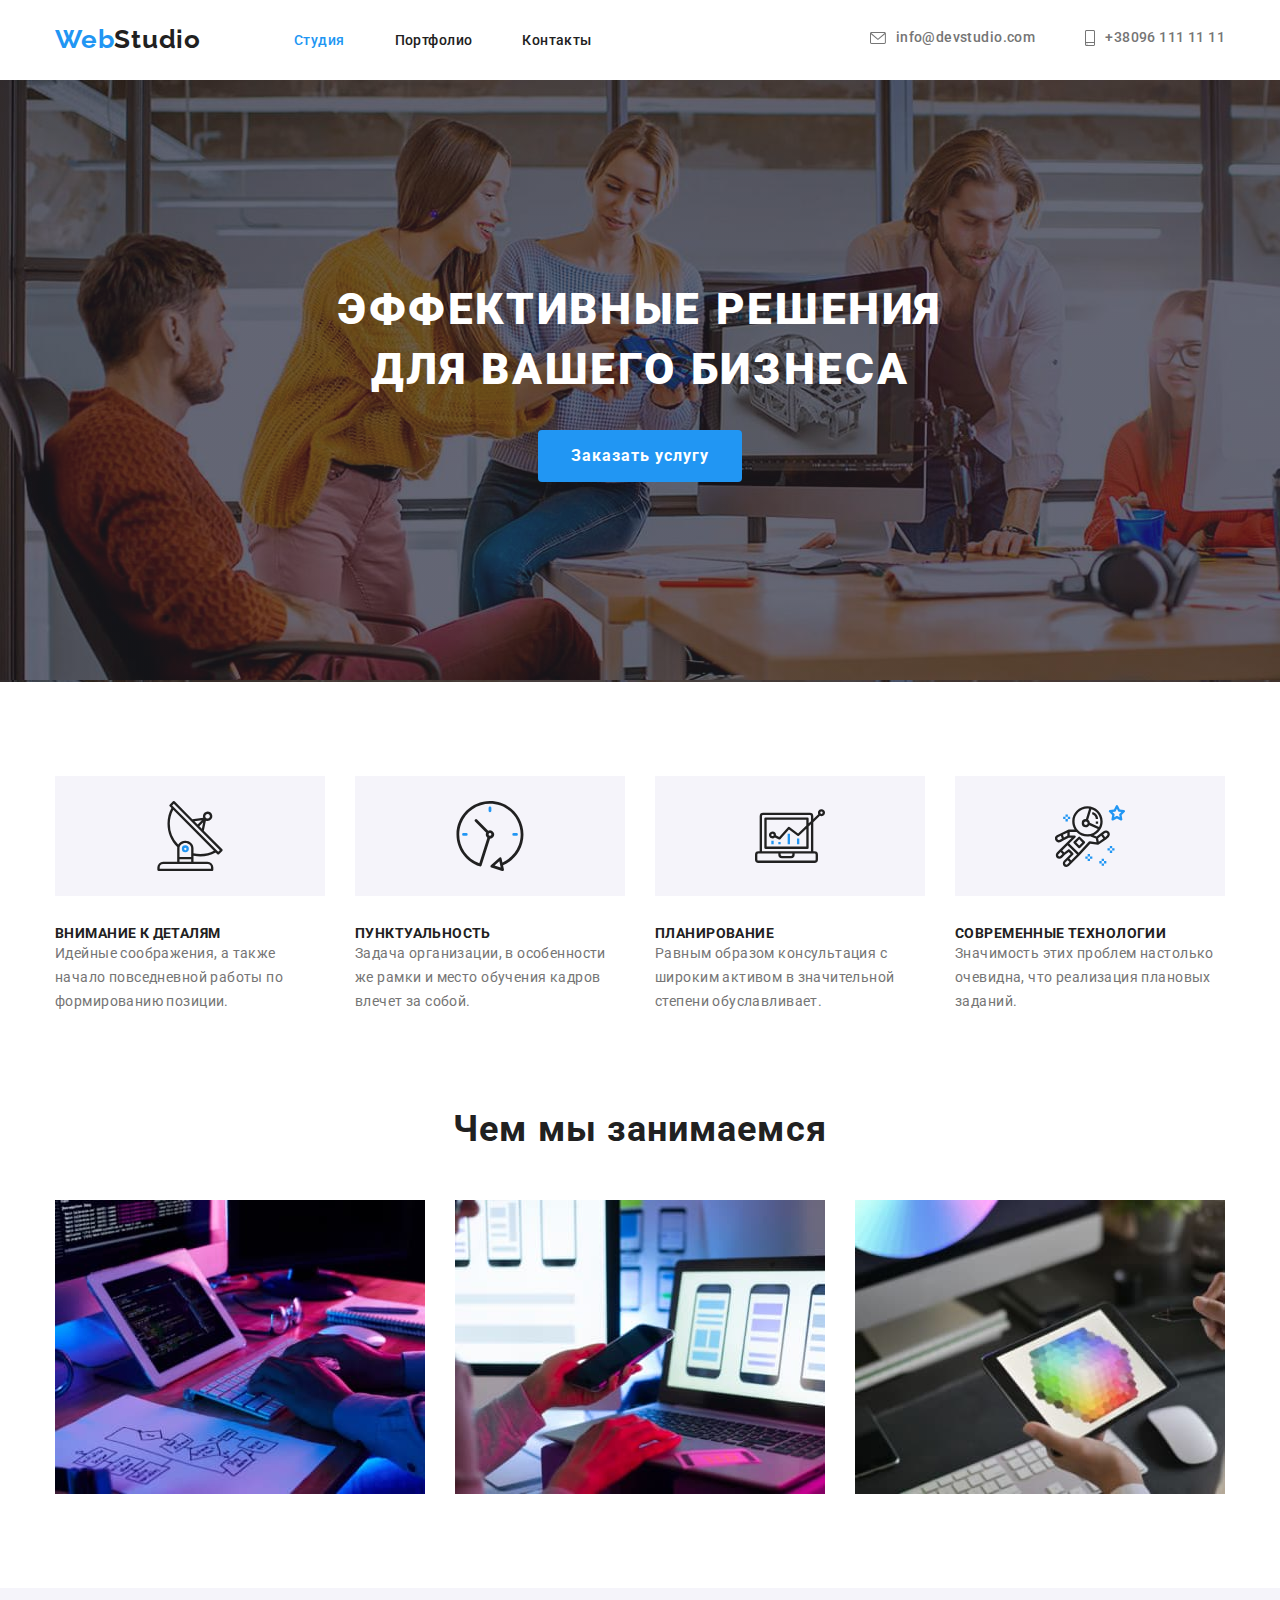
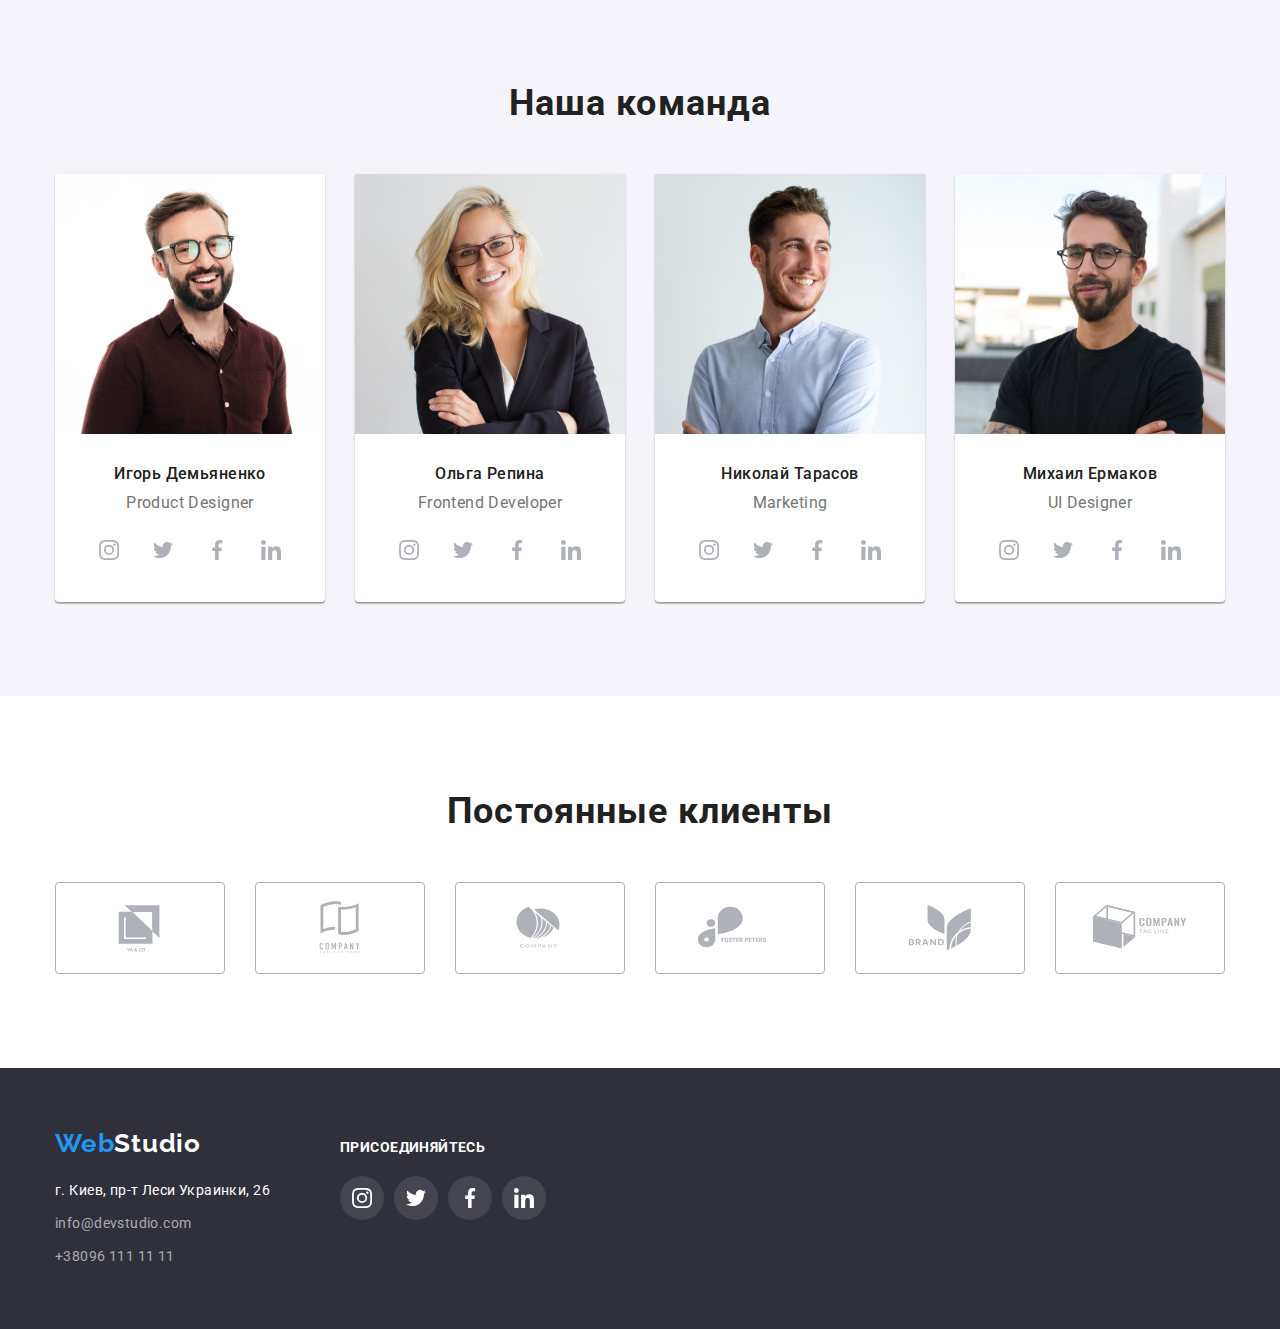
==== index.html @ 2c13ede4 "copy files and connection js" ====
<!DOCTYPE html>
<html lang="ru">
  <head>
    <meta charset="UTF-8" />
    <meta http-equiv="X-UA-Compatible" content="IE=edge" />
    <meta name="viewport" content="width=device-width, initial-scale=1.0" />
    <title>Web Studio</title>
    <link
      href="https://fonts.googleapis.com/css2?family=Raleway:wght@700&family=Roboto:wght@400;500;700;900&display=swap"
      rel="stylesheet"
    />
    <link
      rel="stylesheet"
      href="https://cdnjs.cloudflare.com/ajax/libs/modern-normalize/1.1.0/modern-normalize.min.css"
    />
    <link rel="stylesheet" href="./css/styles.css" />
  </head>
  <body>
    <header>
      <div class="container flex-wrap">
        <nav class="main-nav">
          <a href="./index.html" class="logo"><span>Web</span>Studio</a>
          <ul class="site-nav list">
            <li class="item"><a class="link current" href="./index.html">Студия</a></li>
            <li class="item"><a class="link" href="./portfolio.html">Портфолио</a></li>
            <li class="item"><a class="link" href="#">Контакты</a></li>
          </ul>
        </nav>
        <ul class="contacts list">
          <li class="item">
            <a class="link" href="mailto:info@devstudio.com">
              <svg class="contact-icon" width="16" height="12">
                <use href="./images/symbol-defs.svg#email"></use></svg
              >info@devstudio.com</a
            >
          </li>
          <li class="item">
            <a class="link" href="tel:+380961111111"
              ><svg class="contact-icon" width="10" height="16">
                <use href="./images/symbol-defs.svg#phone"></use></svg
              >+38096 111 11 11</a
            >
          </li>
        </ul>
      </div>
    </header>
    <main>
      <section class="hero">
        <div class="container">
          <h1 class="hero-title">
            Эффективные решения <br />
            для вашего бизнеса
          </h1>
          <button class="hero-button" type="button">Заказать услугу</button>
        </div>
      </section>
      <section class="features section">
        <div class="container">
          <h2 class="title visually-hidden">Наши преимущества</h2>
          <ul class="list features-list">
            <li class="item">
              <div class="icon-wrap">
                <svg class="icon" width="70" height="70">
                  <use href="./images/symbol-defs.svg#antenna"></use>
                </svg>
              </div>
              <h3 class="features-title">Внимание к деталям</h3>
              <p class="features-text">
                Идейные соображения, а также начало повседневной работы по формированию позиции.
              </p>
            </li>
            <li class="item">
              <div class="icon-wrap">
                <svg class="icon" width="70" height="70">
                  <use href="./images/symbol-defs.svg#clock"></use>
                </svg>
              </div>
              <h3 class="features-title">Пунктуальность</h3>
              <p class="features-text">
                Задача организации, в особенности же рамки и место обучения кадров влечет за собой.
              </p>
            </li>
            <li class="item">
              <div class="icon-wrap">
                <svg class="icon" width="70" height="70">
                  <use href="./images/symbol-defs.svg#diagram"></use>
                </svg>
              </div>
              <h3 class="features-title">Планирование</h3>
              <p class="features-text">
                Равным образом консультация с широким активом в значительной степени обуславливает.
              </p>
            </li>
            <li class="item">
              <div class="icon-wrap">
                <svg class="icon" width="70" height="70">
                  <use href="./images/symbol-defs.svg#astronaut"></use>
                </svg>
              </div>
              <h3 class="features-title">Современные технологии</h3>
              <p class="features-text">
                Значимость этих проблем настолько очевидна, что реализация плановых заданий.
              </p>
            </li>
          </ul>
        </div>
      </section>
      <section class="works section">
        <div class="container">
          <h2 class="title">Чем мы занимаемся</h2>
          <ul class="list works-list">
            <li class="item">
              <img class="img" src="./images/img-keyboard.jpg" alt="keyboard" width="370" />
            </li>
            <li class="item">
              <img class="img" src="./images/img-smartphone.jpg" alt="phone" width="370" />
            </li>
            <li class="item">
              <img class="img" src="./images/img-tablet.jpg" alt="tablet" width="370" />
            </li>
          </ul>
        </div>
      </section>
      <section class="team section">
        <div class="container">
          <h2 class="title">Наша команда</h2>
          <ul class="list team-list">
            <li class="item">
              <img class="img" src="./images/ilya.jpg" alt="Игорь Демьяненко" width="270" />
              <h3 class="team-title dscr">Игорь Демьяненко</h3>
              <p class="team-text dscr">Product Designer</p>
              <ul class="social-net">
                <li class="social-net-item">
                  <a class="link" href="#"
                    ><svg class="icon" width="20" height="20">
                      <use href="./images/symbol-defs.svg#instagram"></use></svg
                  ></a>
                </li>
                <li class="social-net-item">
                  <a class="link" href="#"
                    ><svg class="icon" width="20" height="20">
                      <use href="./images/symbol-defs.svg#twitter"></use></svg
                  ></a>
                </li>
                <li class="social-net-item">
                  <a class="link" href="#"
                    ><svg class="icon" width="20" height="20">
                      <use href="./images/symbol-defs.svg#facebook"></use></svg
                  ></a>
                </li>
                <li class="social-net-item">
                  <a class="link" href="#"
                    ><svg class="icon" width="20" height="20">
                      <use href="./images/symbol-defs.svg#linkedin"></use></svg
                  ></a>
                </li>
              </ul>
            </li>
            <li class="item">
              <img class="img" src="./images/olga.jpg" alt="Ольга Репина" width="270" />
              <h3 class="team-title dscr">Ольга Репина</h3>
              <p class="team-text dscr">Frontend Developer</p>
              <ul class="social-net">
                <li class="social-net-item">
                  <a class="link" href="#"
                    ><svg class="icon" width="20" height="20">
                      <use href="./images/symbol-defs.svg#instagram"></use></svg
                  ></a>
                </li>
                <li class="social-net-item">
                  <a class="link" href="#"
                    ><svg class="icon" width="20" height="20">
                      <use href="./images/symbol-defs.svg#twitter"></use></svg
                  ></a>
                </li>
                <li class="social-net-item">
                  <a class="link" href="#"
                    ><svg class="icon" width="20" height="20">
                      <use href="./images/symbol-defs.svg#facebook"></use></svg
                  ></a>
                </li>
                <li class="social-net-item">
                  <a class="link" href="#"
                    ><svg class="icon" width="20" height="20">
                      <use href="./images/symbol-defs.svg#linkedin"></use></svg
                  ></a>
                </li>
              </ul>
            </li>
            <li class="item">
              <img class="img" src="./images/nikolay.jpg" alt="Николай Тарасов" width="270" />
              <h3 class="team-title dscr">Николай Тарасов</h3>
              <p class="team-text dscr">Marketing</p>
              <ul class="social-net">
                <li class="social-net-item">
                  <a class="link" href="#"
                    ><svg class="icon" width="20" height="20">
                      <use href="./images/symbol-defs.svg#instagram"></use></svg
                  ></a>
                </li>
                <li class="social-net-item">
                  <a class="link" href="#"
                    ><svg class="icon" width="20" height="20">
                      <use href="./images/symbol-defs.svg#twitter"></use></svg
                  ></a>
                </li>
                <li class="social-net-item">
                  <a class="link" href="#"
                    ><svg class="icon" width="20" height="20">
                      <use href="./images/symbol-defs.svg#facebook"></use></svg
                  ></a>
                </li>
                <li class="social-net-item">
                  <a class="link" href="#"
                    ><svg class="icon" width="20" height="20">
                      <use href="./images/symbol-defs.svg#linkedin"></use></svg
                  ></a>
                </li>
              </ul>
            </li>
            <li class="item">
              <img class="img" src="./images/michael.jpg" alt="Михаил Ермаков" width="270" />
              <h3 class="team-title dscr">Михаил Ермаков</h3>
              <p class="team-text dscr">UI Designer</p>
              <ul class="social-net">
                <li class="social-net-item">
                  <a class="link" href="#"
                    ><svg class="icon" width="20" height="20">
                      <use href="./images/symbol-defs.svg#instagram"></use></svg
                  ></a>
                </li>
                <li class="social-net-item">
                  <a class="link" href="#"
                    ><svg class="icon" width="20" height="20">
                      <use href="./images/symbol-defs.svg#twitter"></use></svg
                  ></a>
                </li>
                <li class="social-net-item">
                  <a class="link" href="#"
                    ><svg class="icon" width="20" height="20">
                      <use href="./images/symbol-defs.svg#facebook"></use></svg
                  ></a>
                </li>
                <li class="social-net-item">
                  <a class="link" href="#"
                    ><svg class="icon" width="20" height="20">
                      <use href="./images/symbol-defs.svg#linkedin"></use></svg
                  ></a>
                </li>
              </ul>
            </li>
          </ul>
        </div>
      </section>
      <section class="customers section">
        <div class="container">
          <h2 class="title">Постоянные клиенты</h2>
          <ul class="list company-list">
            <li class="item">
              <a href="#" class="link">
                <svg class="icon" width="106" height="60">
                  <use href="./images/symbol-defs.svg#company-one"></use>
                </svg>
              </a>
            </li>
            <li class="item">
              <a href="#" class="link"
                ><svg class="icon" width="106" height="60">
                  <use href="./images/symbol-defs.svg#company-two"></use></svg
              ></a>
            </li>
            <li class="item">
              <a href="#" class="link"
                ><svg class="icon" width="106" height="60">
                  <use href="./images/symbol-defs.svg#company-three"></use></svg
              ></a>
            </li>
            <li class="item">
              <a href="#" class="link"
                ><svg class="icon" width="106" height="60">
                  <use href="./images/symbol-defs.svg#company-four"></use></svg
              ></a>
            </li>
            <li class="item">
              <a href="#" class="link"
                ><svg class="icon" width="106" height="60">
                  <use href="./images/symbol-defs.svg#company-five"></use></svg
              ></a>
            </li>
            <li class="item">
              <a href="#" class="link"
                ><svg class="icon" width="106" height="60">
                  <use href="./images/symbol-defs.svg#company-six"></use></svg
              ></a>
            </li>
          </ul>
        </div>
      </section>
    </main>
    <footer class="footer">
      <div class="container">
        <div class="wrap">
          <a href="./index.html" class="logo"><span>Web</span>Studio</a>
          <address class="footer-adress">
            <ul class="list">
              <li class="item"><p>г. Киев, пр-т Леси Украинки, 26</p></li>
              <li class="item">
                <a class="link" href="mailto:info@devstudio.com">info@devstudio.com</a>
              </li>
              <li class="item"><a class="link" href="tel:+380961111111">+38096 111 11 11</a></li>
            </ul>
          </address>
        </div>
        <div class="wrap">
          <p class="title">Присоединяйтесь</p>
          <ul class="social-net-footer">
            <li class="social-net-item">
              <a class="link footer-icon" href="#"
                ><svg class="icon" width="20" height="20">
                  <use href="./images/symbol-defs.svg#instagram"></use></svg
              ></a>
            </li>
            <li class="social-net-item">
              <a class="link footer-icon" href="#"
                ><svg class="icon" width="20" height="20">
                  <use href="./images/symbol-defs.svg#twitter"></use></svg
              ></a>
            </li>
            <li class="social-net-item">
              <a class="link footer-icon" href="#"
                ><svg class="icon" width="20" height="20">
                  <use href="./images/symbol-defs.svg#facebook"></use></svg
              ></a>
            </li>
            <li class="social-net-item">
              <a class="link footer-icon" href="#"
                ><svg class="icon" width="20" height="20">
                  <use href="./images/symbol-defs.svg#linkedin"></use></svg
              ></a>
            </li>
          </ul>
        </div>
      </div>
    </footer>

    <script src="./js/modal.js"></script>
  </body>
</html>
---- css/styles.css ----
:root {
  --primary-color: #ffffff;
  --secondary-bg-color: #2f303a;
  --hero-bg-opacity: rgba(47, 48, 58, 0.4);
  --footer-icon-bg: rgba(255, 255, 255, 0.1);
  --accent-bg-color: #f5f4fa;
  --primary-text-color: #212121;
  --secondary-text-color: #757575;
  --social-net-color: #afb1b8;
  --accent-color: #2196f3;
  --opacity-adress-color: rgba(255, 255, 255, 0.6);
  --border-color: #eeeeee;
  --border-color-header: #ececec;
  --box-shodow-first: rgba(0, 0, 0, 0.12);
  --box-shodow-second: rgba(0, 0, 0, 0.14);
  --box-shodow-third: rgba(0, 0, 0, 0.2);
  --box-shodow-fourth: rgba(0, 0, 0, 0.08);
  --box-shodow-fifth: rgba(0, 0, 0, 0.1);
}

/* Загальні стилі */

body {
  font-family: 'Roboto', sans-serif;
  font-weight: 400;
  font-size: 14px;
  line-height: 1.71;
  letter-spacing: 0.03em;

  background-color: var(--primary-color);
  color: var(--primary-text-color);
}

h1,
h2,
h3,
h4,
h5,
h6,
p,
ul {
  margin: 0;
}

.header {
  border: 1px solid var(--border-color-header);
}

.container {
  width: 1200px;
  padding: 0 15px;
  margin: 0 auto;
}

.list {
  padding: 0;
  margin: 0;
  letter-spacing: inherit;
  list-style: none;
}

.section {
  padding-top: 94px;
  padding-bottom: 94px;
}

.section li {
  list-style: none;
}

.visually-hidden {
  position: absolute;
  width: 1px;
  height: 1px;
  margin: -1px;
  border: 0;
  padding: 0;

  white-space: nowrap;
  clip-path: inset(100%);
  clip: rect(0 0 0 0);
  overflow: hidden;
}

.title {
  font-weight: 700;
  font-size: 36px;
  line-height: 1.17;
  text-align: center;
  letter-spacing: 0.03em;

  color: var(--primary-text-color);
}

.img {
  display: block;
}

/* Логотип */

.logo {
  font-family: 'Raleway';
  font-weight: 700;
  font-size: 26px;
  line-height: 1.2;
  letter-spacing: 0.03em;

  color: var(--primary-text-color);
  text-decoration: none;
}
.logo > span {
  color: var(--accent-color);
}

/* Навігація сайту */

.flex-wrap,
.main-nav {
  display: flex;
  align-items: center;
}

.link {
  font-weight: 500;
  text-decoration: none;

  color: var(--primary-text-color);
}

.site-nav {
  display: flex;
  margin-left: 93px;
}

.site-nav .link {
  display: block;
  padding-top: 32px;
  padding-bottom: 32px;

  line-height: 1.15;
}

.site-nav .item:not(:last-child) {
  margin-right: 50px;
}

.site-nav .link.current {
  color: var(--accent-color);
}

.site-nav .link:hover,
.site-nav .link:focus {
  color: var(--accent-color);
}

/* Contacts */

.contacts {
  display: flex;
  margin-left: auto;
}

.contacts .item:not(:last-child) {
  margin-right: 50px;
}

.contacts .link {
  color: var(--secondary-text-color);
}
.contacts .link:hover,
.contacts .link:focus {
  color: var(--accent-color);
}

.contacts .link {
  display: inline-flex;
  align-items: center;
}

.contact-icon {
  fill: currentColor;
  margin-right: 10px;
}

/* Герой */

.hero {
  max-width: 1600px;
  padding: 200px 0;
  margin: 0 auto;
  text-align: center;
  background-color: var(--secondary-bg-color);
  background-image: linear-gradient(to right, var(--hero-bg-opacity), var(--hero-bg-opacity)),
    url(../images/bg-hero.jpg);
}

.hero-title {
  margin-bottom: 30px;

  font-weight: 900;
  font-size: 44px;
  line-height: 1.36;
  letter-spacing: 0.06em;

  text-transform: uppercase;
  color: var(--primary-color);
}
.hero-button {
  min-width: 200px;
  padding: 10px 32px;
  border-radius: 4px;
  border: 1px solid transparent;

  font-weight: 700;
  font-size: 16px;
  line-height: 1.88;
  letter-spacing: 0.06em;
  cursor: pointer;

  background-color: var(--accent-color);
  color: var(--primary-color);
}
.hero-button:hover,
.hero-button:focus {
  border: 1px solid var(--accent-color);
  background-color: var(--primary-color);
  color: var(--accent-color);
}

/* Наші привілеї */

.features-list {
  display: flex;
  flex-wrap: wrap;
}

.features-list .item {
  width: 270px;
  margin-right: 30px;
  margin-bottom: 30px;
}

.features-list .item:nth-child(4n) {
  margin-right: 0;
}

.features-list .item:nth-last-child(-n + 4) {
  margin-bottom: 0;
}

.icon-wrap {
  display: flex;
  align-items: center;
  justify-content: center;
  height: 120px;
  margin-bottom: 30px;
  background-color: var(--accent-bg-color);
}

.features-title {
  font-size: 14px;
  line-height: 1.14;
  letter-spacing: 0.03em;
  text-transform: uppercase;
}
.features-text {
  line-height: 1.71;
  color: var(--secondary-text-color);
}
/* Наші роботи */

.works {
  padding-top: 0;
}
.works .title {
  margin-bottom: 50px;
}

.works-list {
  display: flex;
  flex-wrap: wrap;
}

.works-list .item {
  margin-right: 30px;
  margin-bottom: 30px;
}

.works-list .item:hover {
  box-shadow: 0px 3px 5px var(--box-shodow-first), 0px 3px 3px var(--box-shodow-second),
    0px 4px 3px var(--box-shodow-third);
}

.works-list .item:nth-child(3n) {
  margin-right: 0;
}

.works-list .item:nth-last-child(-n + 3) {
  margin-bottom: 0;
}
/* Наша команда */

.team {
  background-color: var(--accent-bg-color);
}

.team .title {
  margin-bottom: 50px;
}

.team-list {
  display: flex;
  flex-wrap: wrap;
}

.team .item {
  margin-right: 30px;
  margin-bottom: 30px;
  border-bottom-left-radius: 4px;
  border-bottom-right-radius: 4px;
  box-shadow: 0px 1px 3px var(--box-shodow-first), 0px 1px 1px var(--box-shodow-second),
    0px 2px 1px var(--box-shodow-third);

  background-color: var(--primary-color);
}

.team-list .item:nth-child(4n) {
  margin-right: 0;
}

.team-list .item:nth-last-child(-n + 4) {
  margin-bottom: 0;
}

.team .img {
  margin-bottom: 30px;
}

.team .dscr {
  font-size: 16px;
  line-height: 1.19;
  text-align: center;
}
.team-title {
  margin-bottom: 10px;
  font-weight: 500;
}
.team-text {
  margin-bottom: 16px;
  color: var(--secondary-text-color);
}

.social-net {
  display: flex;
  justify-content: center;
  padding: 0;
  margin-bottom: 30px;
}

.social-net-item .link {
  display: flex;
  justify-content: center;
  align-items: center;
  width: 44px;
  height: 44px;
  border-radius: 50%;
}

.social-net-item:not(:last-child) {
  margin-right: 10px;
}

.social-net .icon {
  fill: var(--social-net-color);
}

.social-net-item .link:hover,
.social-net-item .link:active {
  background-color: var(--accent-color);
}

.social-net-item .link:hover .icon,
.social-net-item .link:active .icon {
  fill: var(--primary-color);
}

/* Постійні клієнти */

.customers .title {
  margin-bottom: 50px;
}

.company-list {
  display: inline-flex;
}

.company-list .item {
  width: 170px;
  height: 92px;
}

.company-list .link {
  display: flex;
  justify-content: center;
  align-items: center;
  width: 100%;
  height: 100%;
  border: 1px solid var(--social-net-color);
  border-radius: 4px;
  /* margin-right: 30px; */
}

.company-list .item:not(:last-child) {
  margin-right: 30px;
}

.company-list .icon {
  fill: var(--social-net-color);
}

.company-list .link:hover,
.company-list .link:active {
  border-color: var(--accent-color);
}

.company-list .link:hover .icon,
.company-list .link:active .icon {
  fill: var(--accent-color);
}

/* Футер */
.footer {
  padding-top: 60px;
  padding-bottom: 60px;
  background-color: var(--secondary-bg-color);
  color: var(--primary-color);
}

.footer .container {
  display: flex;
  align-items: baseline;
}

.footer .logo {
  display: block;
  margin-bottom: 20px;
  color: var(--primary-color);
}

.footer a {
  color: var(--primary-text-color);
  text-decoration: none;
}

.footer li {
  font-style: normal;
  list-style: none;
}

.footer .wrap:not(:last-child) {
  margin-right: 70px;
}

.footer .title {
  margin-bottom: 20px;
  text-transform: uppercase;
  text-align: left;
  font-weight: 700;
  font-size: 14px;
  line-height: 1.14;
  color: var(--primary-color);
}

.footer .item:not(:last-child) {
  margin-bottom: 9px;
}

.footer .link {
  font-weight: normal;
  color: var(--opacity-adress-color);
}

.footer .link:hover,
.footer .link:focus {
  color: var(--accent-color);
}

.social-net-footer {
  display: flex;
  justify-content: center;
  padding: 0;
  margin-bottom: 0;
}

.social-net-footer .icon {
  fill: var(--primary-color);
}

.footer-icon {
  background-color: var(--footer-icon-bg);
}

/* Портфоліо */

.portfolio-btn {
  display: flex;
  justify-content: center;
  margin-bottom: 50px;
}

.portfolio .button {
  /* box-shadow: 0px 3px 1px var(--box-shodow-fifth), 0px 1px 2px var(--box-shodow-fourth),
    0px 2px 2px var(--box-shodow-first); */
  border-radius: 4px;
  padding: 6px 22px;
  background-color: var(--accent-bg-color);
  color: var(--primary-text-color);
  border: 1px solid transparent;

  font-weight: 500;
  font-size: 16px;
  line-height: 1.62;
  cursor: pointer;

  background-color: var(--accent-bg-color);
}

.portfolio .button:hover,
.portfolio .button:focus,
.portfolio .button:visited {
  background-color: var(--accent-color);
  color: var(--primary-color);
  box-shadow: 0px 3px 1px var(--box-shodow-fifth), 0px 1px 2px var(--box-shodow-fourth),
    0px 2px 2px var(--box-shodow-first);
}

.portfolio-btn .item:not(:last-child) {
  margin-right: 8px;
}

.portfolio-list {
  display: flex;
  flex-wrap: wrap;
}

.portfolio-list .item {
  margin-right: 30px;
  margin-bottom: 30px;
}

.portfolio-list .link {
  display: block;
}

.portfolio-list .link:hover {
  box-shadow: 0px 3px 5px var(--box-shodow-first), 0px 3px 3px var(--box-shodow-second),
    0px 4px 3px var(--box-shodow-third);
}

.portfolio-list .item:nth-child(3n) {
  margin-right: 0;
}

.portfolio-list .item:nth-last-child(-n + 3) {
  margin-bottom: 0;
}

.portfolio .dscr {
  padding: 20px 24px;
  border-right: 1px solid var(--border-color);
  border-bottom: 1px solid var(--border-color);
  border-left: 1px solid var(--border-color);
}

.portfolio .title {
  margin-bottom: 4px;

  font-size: 18px;
  line-height: 2;
  letter-spacing: 0.06em;
  text-align: left;

  color: var(--primary-text-color);
}

.portfolio .dscr-text {
  font-size: 16px;
  line-height: 1.88;

  color: var(--secondary-text-color);
}
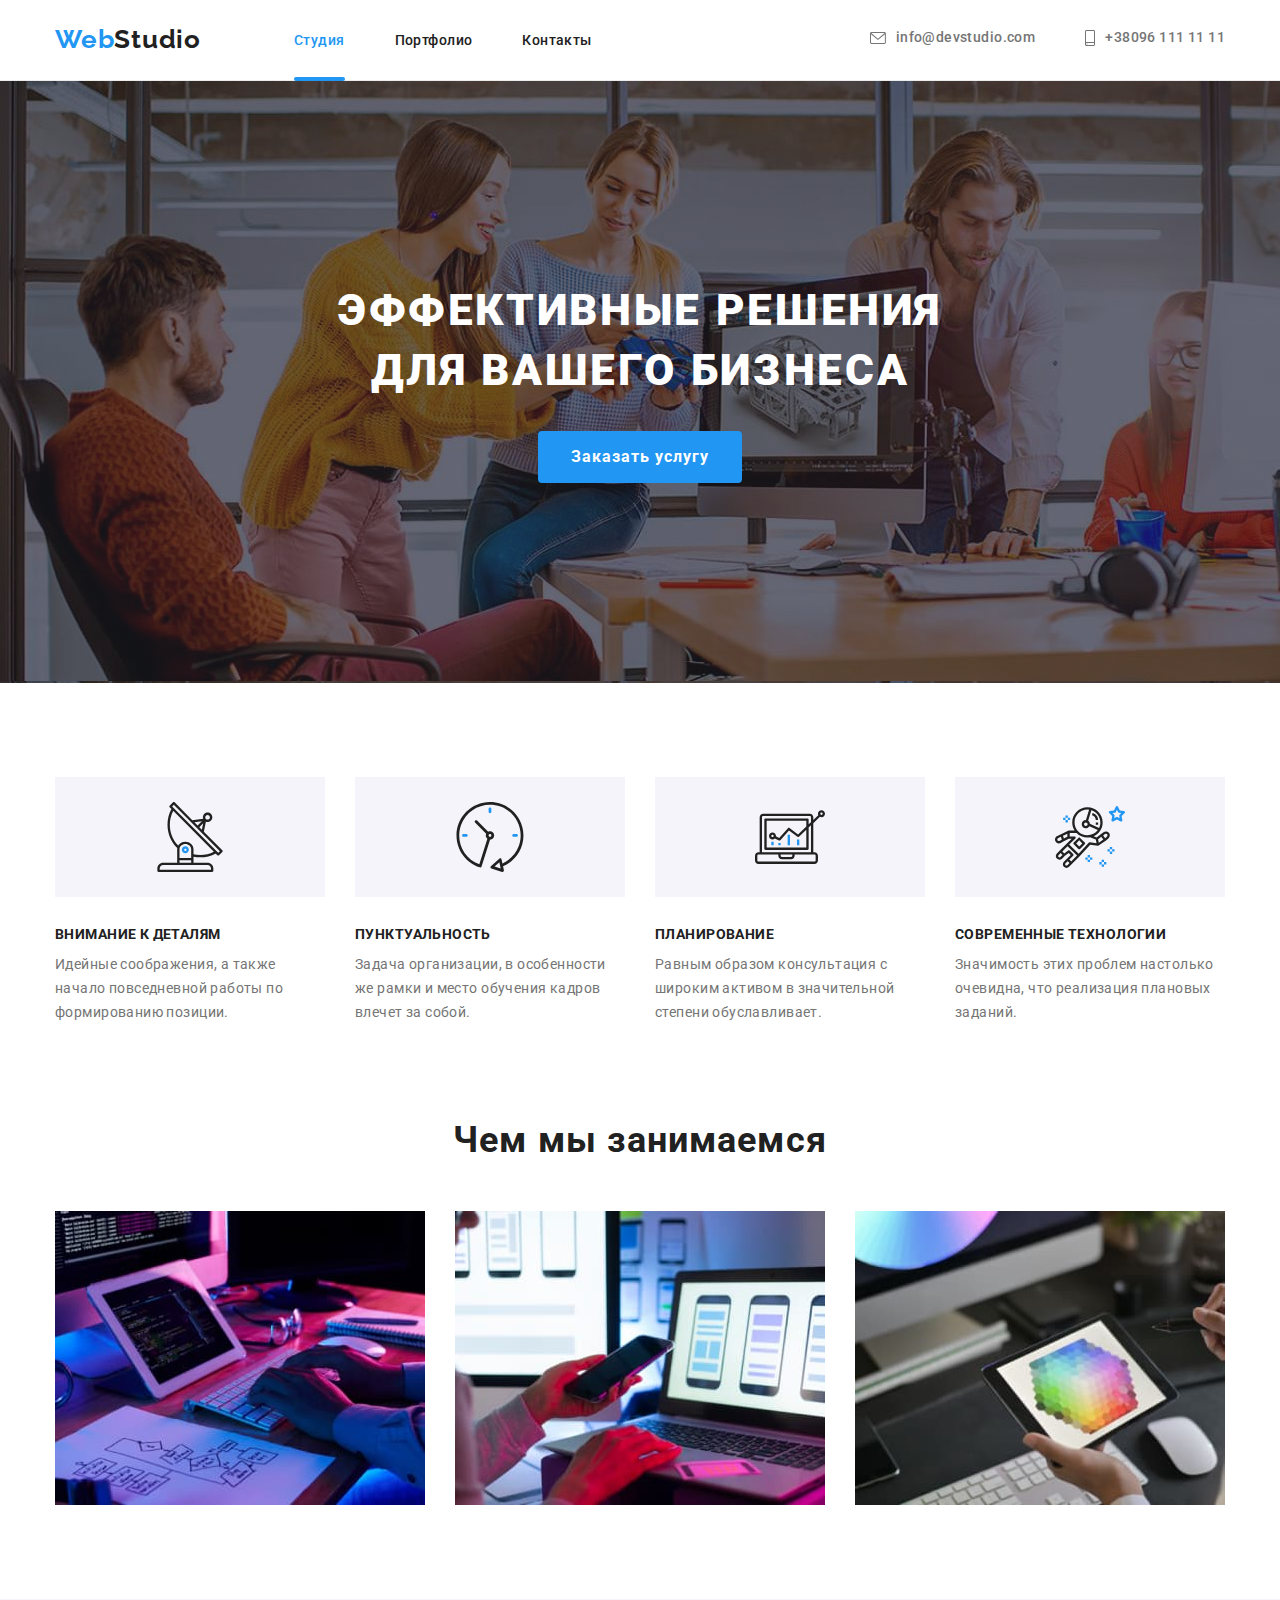
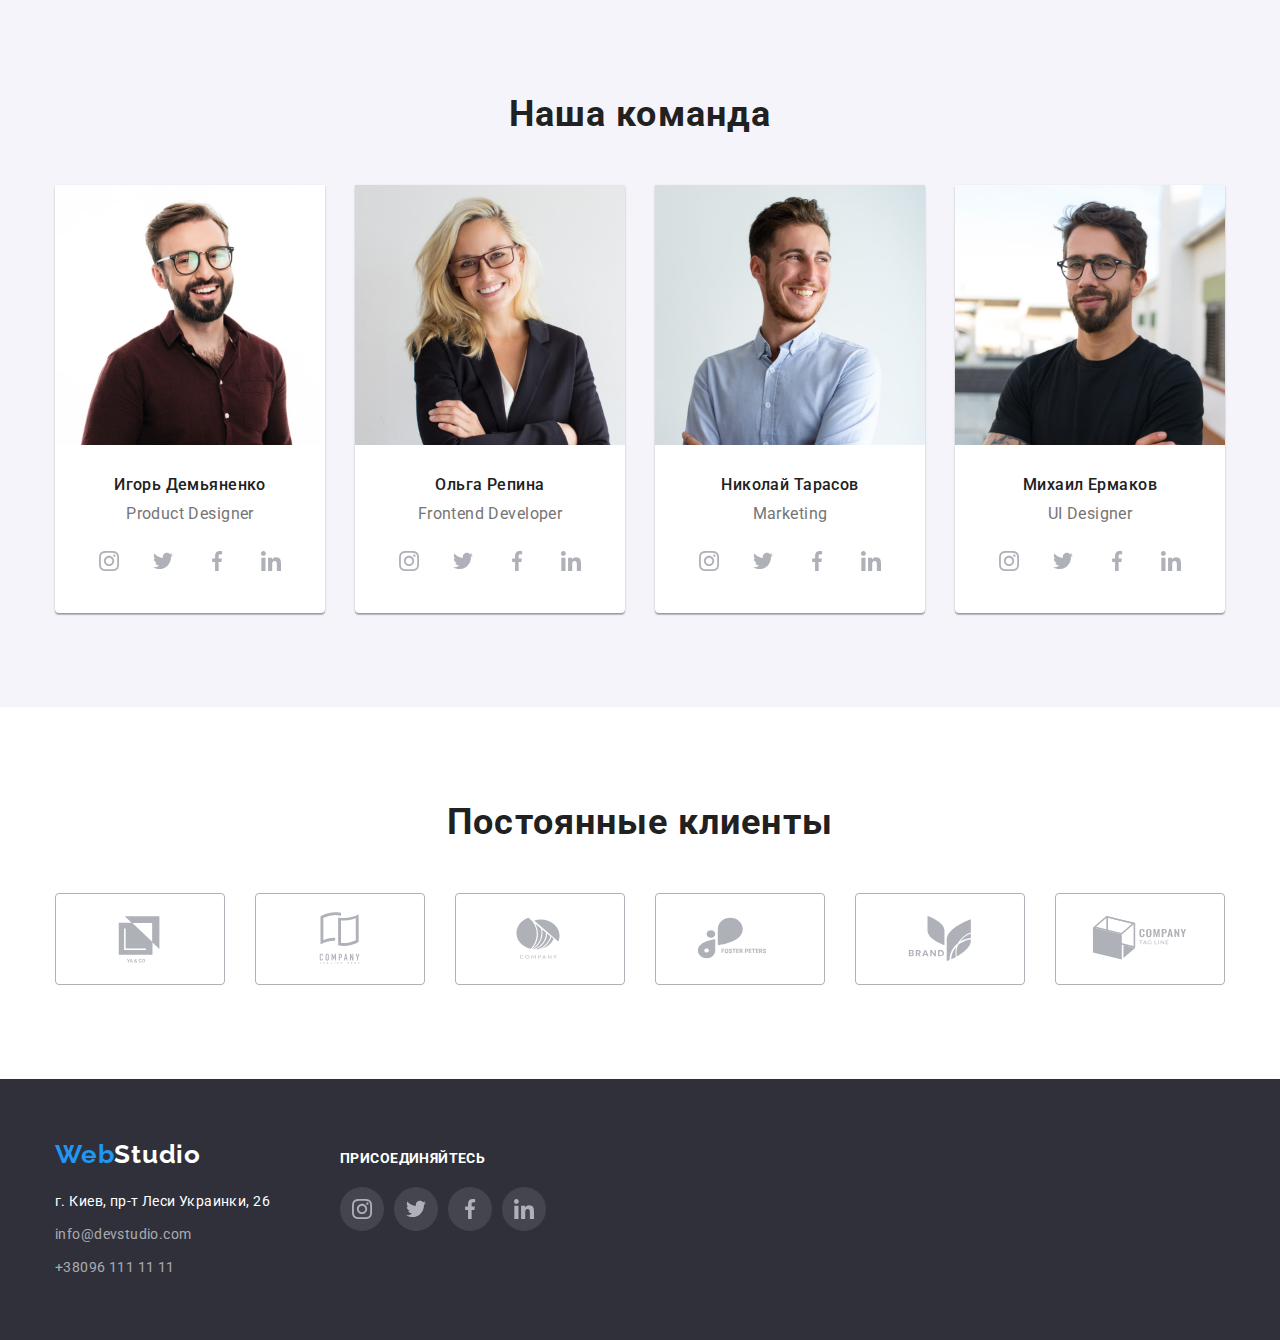
==== commit 4a5e3615: "Finaly markup and write styles with animated" ====
--- a/index.html
+++ b/index.html
@@ -16,11 +16,11 @@
     <link rel="stylesheet" href="./css/styles.css" />
   </head>
   <body>
-    <header>
-      <div class="container flex-wrap">
+    <header class="header">
+      <div class="container header-wrap">
         <nav class="main-nav">
           <a href="./index.html" class="logo"><span>Web</span>Studio</a>
-          <ul class="site-nav list">
+          <ul class="nav-list list">
             <li class="item"><a class="link current" href="./index.html">Студия</a></li>
             <li class="item"><a class="link" href="./portfolio.html">Портфолио</a></li>
             <li class="item"><a class="link" href="#">Контакты</a></li>
@@ -51,10 +51,10 @@
             Эффективные решения <br />
             для вашего бизнеса
           </h1>
-          <button class="hero-button" type="button">Заказать услугу</button>
-        </div>
-      </section>
-      <section class="features section">
+          <button class="hero-button" type="button" data-modal-open>Заказать услугу</button>
+        </div>
+      </section>
+      <section class="section">
         <div class="container">
           <h2 class="title visually-hidden">Наши преимущества</h2>
           <ul class="list features-list">
@@ -64,7 +64,7 @@
                   <use href="./images/symbol-defs.svg#antenna"></use>
                 </svg>
               </div>
-              <h3 class="features-title">Внимание к деталям</h3>
+              <h3 class="subtitle">Внимание к деталям</h3>
               <p class="features-text">
                 Идейные соображения, а также начало повседневной работы по формированию позиции.
               </p>
@@ -75,7 +75,7 @@
                   <use href="./images/symbol-defs.svg#clock"></use>
                 </svg>
               </div>
-              <h3 class="features-title">Пунктуальность</h3>
+              <h3 class="subtitle">Пунктуальность</h3>
               <p class="features-text">
                 Задача организации, в особенности же рамки и место обучения кадров влечет за собой.
               </p>
@@ -86,7 +86,7 @@
                   <use href="./images/symbol-defs.svg#diagram"></use>
                 </svg>
               </div>
-              <h3 class="features-title">Планирование</h3>
+              <h3 class="subtitle">Планирование</h3>
               <p class="features-text">
                 Равным образом консультация с широким активом в значительной степени обуславливает.
               </p>
@@ -97,7 +97,7 @@
                   <use href="./images/symbol-defs.svg#astronaut"></use>
                 </svg>
               </div>
-              <h3 class="features-title">Современные технологии</h3>
+              <h3 class="subtitle">Современные технологии</h3>
               <p class="features-text">
                 Значимость этих проблем настолько очевидна, что реализация плановых заданий.
               </p>
@@ -105,23 +105,38 @@
           </ul>
         </div>
       </section>
-      <section class="works section">
+      <section class="section works">
         <div class="container">
           <h2 class="title">Чем мы занимаемся</h2>
           <ul class="list works-list">
             <li class="item">
-              <img class="img" src="./images/img-keyboard.jpg" alt="keyboard" width="370" />
-            </li>
-            <li class="item">
-              <img class="img" src="./images/img-smartphone.jpg" alt="phone" width="370" />
-            </li>
-            <li class="item">
-              <img class="img" src="./images/img-tablet.jpg" alt="tablet" width="370" />
-            </li>
-          </ul>
-        </div>
-      </section>
-      <section class="team section">
+              <div class="works-thumb">
+                <img class="img" src="./images/img-keyboard.jpg" alt="keyboard" width="370" />
+                <div class="thumb-descr">
+                  <h3 class="subtitle">Десктопные приложения</h3>
+                </div>
+              </div>
+            </li>
+            <li class="item">
+              <div class="works-thumb">
+                <img class="img" src="./images/img-smartphone.jpg" alt="phone" width="370" />
+                <div class="thumb-descr">
+                  <h3 class="subtitle">Мобильные приложения</h3>
+                </div>
+              </div>
+            </li>
+            <li class="item">
+              <div class="works-thumb">
+                <img class="img" src="./images/img-tablet.jpg" alt="tablet" width="370" />
+                <div class="thumb-descr">
+                  <h3 class="subtitle">Дизайнерские решения</h3>
+                </div>
+              </div>
+            </li>
+          </ul>
+        </div>
+      </section>
+      <section class="section team">
         <div class="container">
           <h2 class="title">Наша команда</h2>
           <ul class="list team-list">
@@ -252,10 +267,10 @@
           </ul>
         </div>
       </section>
-      <section class="customers section">
+      <section class="section customers">
         <div class="container">
           <h2 class="title">Постоянные клиенты</h2>
-          <ul class="list company-list">
+          <ul class="list customers-list">
             <li class="item">
               <a href="#" class="link">
                 <svg class="icon" width="106" height="60">
@@ -302,7 +317,7 @@
         <div class="wrap">
           <a href="./index.html" class="logo"><span>Web</span>Studio</a>
           <address class="footer-adress">
-            <ul class="list">
+            <ul class="list adress-list">
               <li class="item"><p>г. Киев, пр-т Леси Украинки, 26</p></li>
               <li class="item">
                 <a class="link" href="mailto:info@devstudio.com">info@devstudio.com</a>
@@ -313,7 +328,7 @@
         </div>
         <div class="wrap">
           <p class="title">Присоединяйтесь</p>
-          <ul class="social-net-footer">
+          <ul class="soc-list-footer">
             <li class="social-net-item">
               <a class="link footer-icon" href="#"
                 ><svg class="icon" width="20" height="20">
@@ -343,6 +358,16 @@
       </div>
     </footer>
 
+    <div class="backdrop is-hidden" data-modal>
+      <div class="modal">
+        <button class="close-btn" type="button" data-modal-close>
+          <svg class="close-btn-icon" width="18px" height="18px">
+            <use href="./images/symbol-defs.svg#close-btn"></use>
+          </svg>
+        </button>
+      </div>
+    </div>
+
     <script src="./js/modal.js"></script>
   </body>
 </html>
--- a/css/styles.css
+++ b/css/styles.css
@@ -2,6 +2,7 @@
   --primary-color: #ffffff;
   --secondary-bg-color: #2f303a;
   --hero-bg-opacity: rgba(47, 48, 58, 0.4);
+  --works-thumb-sescr-bg: rgba(47, 48, 58, 0.8);
   --footer-icon-bg: rgba(255, 255, 255, 0.1);
   --accent-bg-color: #f5f4fa;
   --primary-text-color: #212121;
@@ -16,6 +17,10 @@
   --box-shodow-third: rgba(0, 0, 0, 0.2);
   --box-shodow-fourth: rgba(0, 0, 0, 0.08);
   --box-shodow-fifth: rgba(0, 0, 0, 0.1);
+  --cubic-bezier: cubic-bezier(0.4, 0, 0.2, 1);
+  --portf-thumb-bg-color: rgba(33, 150, 243, 0.9);
+  --modal-opacity-bg: rgba(0, 0, 0, 0.2);
+  --border-close-btn: rgba(0, 0, 0, 0.1);
 }
 
 /* Загальні стилі */
@@ -43,7 +48,7 @@
 }
 
 .header {
-  border: 1px solid var(--border-color-header);
+  border-bottom: 1px solid var(--border-color-header);
 }
 
 .container {
@@ -57,6 +62,17 @@
   margin: 0;
   letter-spacing: inherit;
   list-style: none;
+}
+
+.link {
+  font-weight: 500;
+  text-decoration: none;
+
+  color: var(--primary-text-color);
+}
+
+.current {
+  color: var(--accent-color);
 }
 
 .section {
@@ -92,8 +108,74 @@
   color: var(--primary-text-color);
 }
 
+.subtitle {
+  font-weight: 700;
+  font-size: 14px;
+  line-height: 1.14;
+  text-transform: uppercase;
+}
+
 .img {
   display: block;
+}
+
+/* Модальне вiкно */
+
+.close-btn {
+  position: absolute;
+  top: 8px;
+  right: 8px;
+
+  display: flex;
+  justify-content: center;
+  align-items: center;
+
+  width: 30px;
+  height: 30px;
+
+  border-radius: 50%;
+  background-color: var(--primary-color);
+  border: 1px solid var(--border-close-btn);
+}
+
+.close-btn-icon {
+  display: block;
+  margin: auto;
+  cursor: pointer;
+}
+
+.backdrop.is-hidden {
+  opacity: 0;
+  pointer-events: none;
+}
+
+.backdrop.is-hidden .modal {
+  transform: translate(-50%, -50%) scale(0.9);
+}
+
+.modal {
+  position: absolute;
+  top: 50%;
+  left: 50%;
+  transform: translate(-50%, -50%) scale(1);
+  transition: transform 250ms var(--cubic-bezier);
+
+  width: 528px;
+  height: 400px;
+
+  border-radius: 4px;
+  background-color: var(--primary-color);
+}
+
+.backdrop {
+  position: fixed;
+  left: 0;
+  top: 0;
+  width: 100%;
+  height: 100%;
+  background-color: var(--modal-opacity-bg);
+  opacity: 1;
+  transition: opacity 250ms var(--cubic-bezier);
 }
 
 /* Логотип */
@@ -114,25 +196,26 @@
 
 /* Навігація сайту */
 
-.flex-wrap,
+.header-wrap,
 .main-nav {
   display: flex;
   align-items: center;
 }
 
-.link {
-  font-weight: 500;
-  text-decoration: none;
-
-  color: var(--primary-text-color);
-}
-
-.site-nav {
+.nav-list {
   display: flex;
   margin-left: 93px;
 }
 
-.site-nav .link {
+.nav-list .item {
+  position: relative;
+}
+
+.nav-list .item:not(:last-child) {
+  margin-right: 50px;
+}
+
+.nav-list .link {
   display: block;
   padding-top: 32px;
   padding-bottom: 32px;
@@ -140,17 +223,22 @@
   line-height: 1.15;
 }
 
-.site-nav .item:not(:last-child) {
-  margin-right: 50px;
-}
-
-.site-nav .link.current {
+.nav-list .link:hover,
+.nav-list .link:focus {
   color: var(--accent-color);
-}
-
-.site-nav .link:hover,
-.site-nav .link:focus {
-  color: var(--accent-color);
+  transition: color 250ms var(--cubic-bezier);
+}
+
+.nav-list .current::after {
+  position: absolute;
+  left: 0;
+  bottom: -1px;
+  display: block;
+  content: '';
+  width: 100%;
+  height: 4px;
+  border-radius: 2px;
+  background-color: var(--accent-color);
 }
 
 /* Contacts */
@@ -170,6 +258,7 @@
 .contacts .link:hover,
 .contacts .link:focus {
   color: var(--accent-color);
+  transition: color 250ms var(--cubic-bezier);
 }
 
 .contacts .link {
@@ -225,6 +314,8 @@
   border: 1px solid var(--accent-color);
   background-color: var(--primary-color);
   color: var(--accent-color);
+  transition: border 250ms var(--cubic-bezier), background-color 250ms var(--cubic-bezier),
+    color 250ms var(--cubic-bezier);
 }
 
 /* Наші привілеї */
@@ -264,6 +355,8 @@
   text-transform: uppercase;
 }
 .features-text {
+  display: block;
+  padding-top: 10px;
   line-height: 1.71;
   color: var(--secondary-text-color);
 }
@@ -284,11 +377,13 @@
 .works-list .item {
   margin-right: 30px;
   margin-bottom: 30px;
+  overflow: hidden;
 }
 
 .works-list .item:hover {
   box-shadow: 0px 3px 5px var(--box-shodow-first), 0px 3px 3px var(--box-shodow-second),
     0px 4px 3px var(--box-shodow-third);
+  transition: 250ms var(--cubic-bezier);
 }
 
 .works-list .item:nth-child(3n) {
@@ -298,6 +393,33 @@
 .works-list .item:nth-last-child(-n + 3) {
   margin-bottom: 0;
 }
+
+.works-thumb {
+  position: relative;
+}
+
+.thumb-descr {
+  display: flex;
+  justify-content: center;
+  align-items: center;
+  position: absolute;
+  left: 0;
+  bottom: 0;
+  transform: translateY(100%);
+  width: 100%;
+  height: 70px;
+  background-color: var(--works-thumb-sescr-bg);
+}
+
+.works-list .item:hover .thumb-descr {
+  transform: translateY(0);
+  transition: transform 250ms var(--cubic-bezier);
+}
+
+.thumb-descr .subtitle {
+  color: var(--primary-color);
+}
+
 /* Наша команда */
 
 .team {
@@ -313,7 +435,7 @@
   flex-wrap: wrap;
 }
 
-.team .item {
+.team-list .item {
   margin-right: 30px;
   margin-bottom: 30px;
   border-bottom-left-radius: 4px;
@@ -377,11 +499,13 @@
 .social-net-item .link:hover,
 .social-net-item .link:active {
   background-color: var(--accent-color);
+  transition: background-color 250ms var(--cubic-bezier);
 }
 
 .social-net-item .link:hover .icon,
 .social-net-item .link:active .icon {
   fill: var(--primary-color);
+  transition: fill 250ms var(--cubic-bezier);
 }
 
 /* Постійні клієнти */
@@ -390,16 +514,16 @@
   margin-bottom: 50px;
 }
 
-.company-list {
+.customers-list {
   display: inline-flex;
 }
 
-.company-list .item {
+.customers-list .item {
   width: 170px;
   height: 92px;
 }
 
-.company-list .link {
+.customers-list .link {
   display: flex;
   justify-content: center;
   align-items: center;
@@ -410,22 +534,24 @@
   /* margin-right: 30px; */
 }
 
-.company-list .item:not(:last-child) {
+.customers-list .item:not(:last-child) {
   margin-right: 30px;
 }
 
-.company-list .icon {
+.customers-list .icon {
   fill: var(--social-net-color);
 }
 
-.company-list .link:hover,
-.company-list .link:active {
+.customers-list .link:hover,
+.customers-list .link:active {
   border-color: var(--accent-color);
-}
-
-.company-list .link:hover .icon,
-.company-list .link:active .icon {
+  transition: border-color 250ms var(--cubic-bezier);
+}
+
+.customers-list .link:hover .icon,
+customerslist .link:active .icon {
   fill: var(--accent-color);
+  transition: fill 250ms var(--cubic-bezier);
 }
 
 /* Футер */
@@ -480,19 +606,25 @@
   color: var(--opacity-adress-color);
 }
 
-.footer .link:hover,
-.footer .link:focus {
+.adress-list .link:hover {
   color: var(--accent-color);
-}
-
-.social-net-footer {
+  transition: color 250ms var(--cubic-bezier);
+}
+
+.soc-list-footer .link:hover .footer-icon,
+.soc-list-footer .link:focus .footer-icon {
+  background-color: var(--accent-color);
+  transition: background-color 250ms var(--cubic-bezier);
+}
+
+.soc-list-footer {
   display: flex;
   justify-content: center;
   padding: 0;
   margin-bottom: 0;
 }
 
-.social-net-footer .icon {
+.soc-list-footer .icon {
   fill: var(--primary-color);
 }
 
@@ -502,15 +634,17 @@
 
 /* Портфоліо */
 
-.portfolio-btn {
+.portf-btn {
   display: flex;
   justify-content: center;
   margin-bottom: 50px;
 }
 
-.portfolio .button {
-  /* box-shadow: 0px 3px 1px var(--box-shodow-fifth), 0px 1px 2px var(--box-shodow-fourth),
-    0px 2px 2px var(--box-shodow-first); */
+.portf-btn .item:not(:last-child) {
+  margin-right: 8px;
+}
+
+.portf-btn .link {
   border-radius: 4px;
   padding: 6px 22px;
   background-color: var(--accent-bg-color);
@@ -525,54 +659,54 @@
   background-color: var(--accent-bg-color);
 }
 
-.portfolio .button:hover,
-.portfolio .button:focus,
-.portfolio .button:visited {
+.portf-btn .link:hover,
+.portf-btn .link:focus,
+.portf-btn .link:visited {
   background-color: var(--accent-color);
   color: var(--primary-color);
   box-shadow: 0px 3px 1px var(--box-shodow-fifth), 0px 1px 2px var(--box-shodow-fourth),
     0px 2px 2px var(--box-shodow-first);
-}
-
-.portfolio-btn .item:not(:last-child) {
-  margin-right: 8px;
-}
-
-.portfolio-list {
+  transition: background-color 250ms var(--cubic-bezier), color 250ms var(--cubic-bezier),
+    box-shadow 250ms var(--cubic-bezier);
+}
+
+.portf-list {
   display: flex;
   flex-wrap: wrap;
 }
 
-.portfolio-list .item {
+.portf-list .item {
+  position: relative;
   margin-right: 30px;
   margin-bottom: 30px;
 }
 
-.portfolio-list .link {
+.portf-list .link {
   display: block;
 }
 
-.portfolio-list .link:hover {
+.portf-list .item:nth-child(3n) {
+  margin-right: 0;
+}
+
+.portf-list .item:nth-last-child(-n + 3) {
+  margin-bottom: 0;
+}
+
+.portf-list .item:hover {
   box-shadow: 0px 3px 5px var(--box-shodow-first), 0px 3px 3px var(--box-shodow-second),
     0px 4px 3px var(--box-shodow-third);
-}
-
-.portfolio-list .item:nth-child(3n) {
-  margin-right: 0;
-}
-
-.portfolio-list .item:nth-last-child(-n + 3) {
-  margin-bottom: 0;
-}
-
-.portfolio .dscr {
+  transition: box-shadow 250ms var(--cubic-bezier);
+}
+
+.portf-descr {
   padding: 20px 24px;
   border-right: 1px solid var(--border-color);
   border-bottom: 1px solid var(--border-color);
   border-left: 1px solid var(--border-color);
 }
 
-.portfolio .title {
+.portf-list .title {
   margin-bottom: 4px;
 
   font-size: 18px;
@@ -583,9 +717,37 @@
   color: var(--primary-text-color);
 }
 
-.portfolio .dscr-text {
+.descr-text {
   font-size: 16px;
   line-height: 1.88;
 
   color: var(--secondary-text-color);
 }
+
+.portf-thumb {
+  position: relative;
+  overflow: hidden;
+}
+
+.portf-thumb-text {
+  display: flex;
+  justify-content: center;
+  align-items: center;
+  width: 100%;
+  height: 100%;
+  padding: 63px 24px;
+
+  position: absolute;
+  transform: translateY(100%);
+
+  font-weight: 400;
+  font-size: 18px;
+  line-height: 1.56;
+  background-color: var(--portf-thumb-bg-color);
+  color: var(--primary-color);
+}
+
+.portf-list .item:hover .portf-thumb-text {
+  transform: translateY(0);
+  transition: transform 250ms var(--cubic-bezier);
+}
